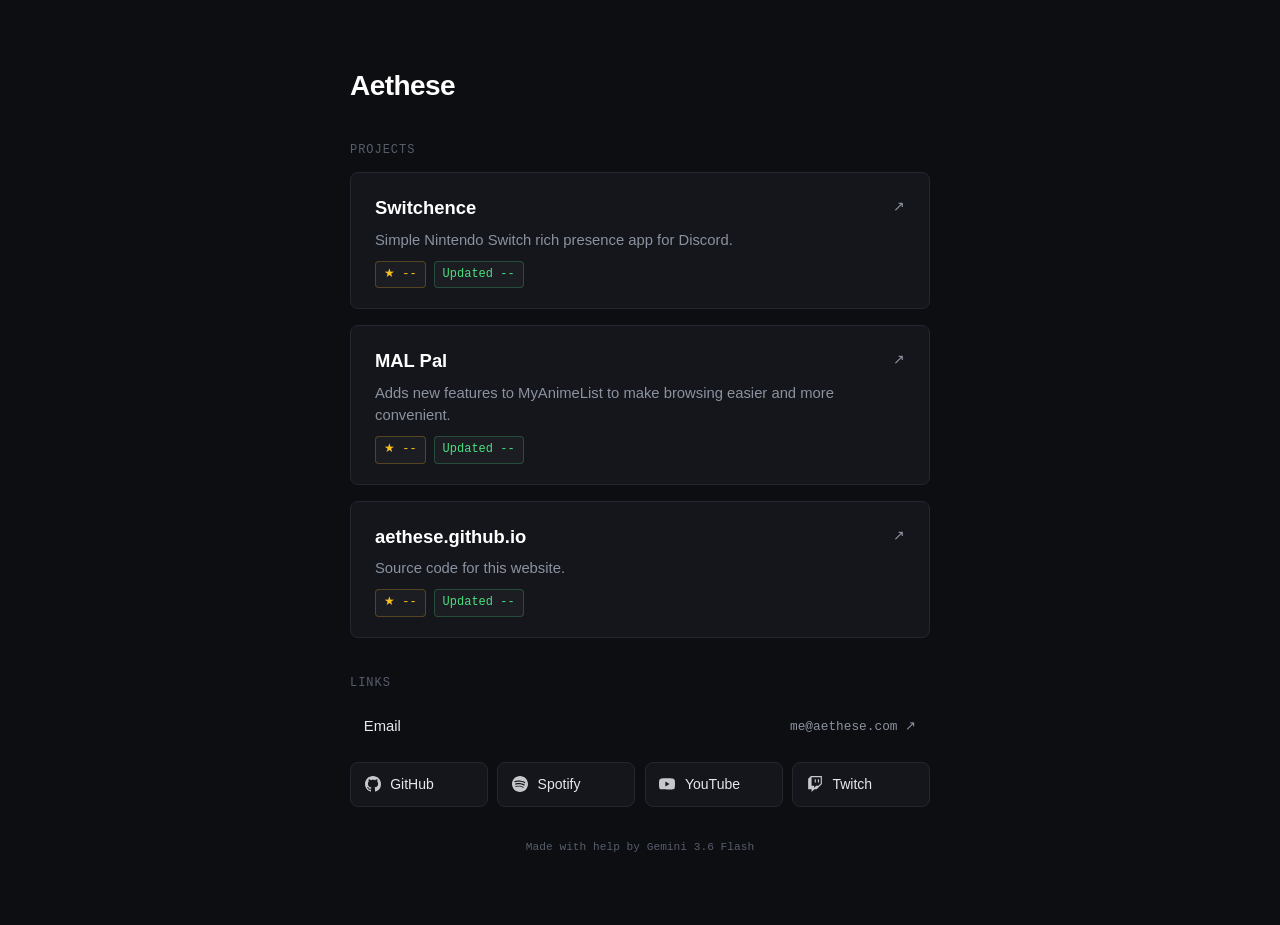
==== index.html @ ef5a067a "add caching and github.io project also switched up how the project cards are made for easy further a" ====
<!DOCTYPE html>
<html lang='en'>
<head>
	<meta charset='UTF-8'>
	<meta name='viewport' content='width=device-width, initial-scale=1.0'>
	<title>Aethese</title>
	<link href='style.css' rel='stylesheet'>
</head>
<body>
	<div class='container'>
		<header>
			<h1>Aethese</h1>
		</header>
		<main>
			<div class='section-block'>
				<span class='section-label'>Projects</span>
				
				<a href='https://github.com/Aethese/Switchence' target='_blank' rel='noopener' class='project-card' data-repo='Aethese/Switchence'>
					<div class='project-header'>
						<div class='project-title'>Switchence</div>
						<span class='arrow'>↗</span>
					</div>
					<p class='project-desc'>
						Simple Nintendo Switch rich presence app for Discord.
					</p>
					<div class='project-stats'>
						<span class='stat-item stat-stars'>★ --</span>
						<span class='stat-item stat-updated'>Updated --</span>
						<span class='stat-item stat-version' style='display: none;'>--</span>
					</div>
				</a>

				<a href='https://github.com/Aethese/MAL-Pal' target='_blank' rel='noopener' class='project-card' data-repo='Aethese/MAL-Pal'>
					<div class='project-header'>
						<div class='project-title'>MAL Pal</div>
						<span class='arrow'>↗</span>
					</div>
					<p class='project-desc'>
						Adds new features to MyAnimeList to make browsing easier and more convenient.
					</p>
					<div class='project-stats'>
						<span class='stat-item stat-stars'>★ --</span>
						<span class='stat-item stat-updated'>Updated --</span>
						<span class='stat-item stat-version' style='display: none;'>--</span>
					</div>
				</a>

				<a href='https://github.com/Aethese/aethese.github.io' target='_blank' rel='noopener' class='project-card' data-repo='Aethese/aethese.github.io'>
					<div class='project-header'>
						<div class='project-title'>aethese.github.io</div>
						<span class='arrow'>↗</span>
					</div>
					<p class='project-desc'>
						Source code for this website.
					</p>
					<div class='project-stats'>
						<span class='stat-item stat-stars'>★ --</span>
						<span class='stat-item stat-updated'>Updated --</span>
						<span class='stat-item stat-version' style='display: none;'>--</span>
					</div>
				</a>
			</div>

			<div class='section-block'>
				<span class='section-label'>Links</span>

				<ul class='links-list' style='margin-bottom: 0.75rem;'>
					<li class='link-item'>
						<a href='mailto:me@aethese.com'>
							<span>Email</span>
							<span class='link-meta'>me@aethese.com ↗</span>
						</a>
					</li>
				</ul>

				<div class='social-grid'>
					<a href='https://github.com/Aethese' target='_blank' rel='noopener' class='social-box social-github'>
						<svg viewBox='0 0 24 24'><path d='M12 0C5.37 0 0 5.37 0 12c0 5.31 3.435 9.795 8.205 11.385.6.105.825-.255.825-.57 0-.285-.015-1.23-.015-2.235-3.015.555-3.795-.735-4.035-1.41-.135-.345-.72-1.41-1.23-1.695-.42-.225-1.02-.78-.015-.795.945-.015 1.62.87 1.845 1.23 1.08 1.815 2.805 1.305 3.495.99.105-.78.42-1.305.765-1.605-2.67-.3-5.46-1.335-5.46-5.925 0-1.305.465-2.385 1.23-3.225-.12-.3-.54-1.53.12-3.18 0 0 1.005-.315 3.3 1.23.96-.27 1.98-.405 3-.405s2.04.135 3 .405c2.295-1.56 3.3-1.23 3.3-1.23.66 1.65.24 2.88.12 3.18.765.84 1.23 1.905 1.23 3.225 0 4.605-2.805 5.625-5.475 5.925.435.375.81 1.095.81 2.22 0 1.605-.015 2.895-.015 3.3 0 .315.225.69.825.57A12.02 12.02 0 0024 12c0-6.63-5.37-12-12-12z'/></svg>
						<span>GitHub</span>
					</a>
					<a href='https://aethese.com/spotify' target='_blank' rel='noopener' class='social-box social-spotify'>
						<svg viewBox='0 0 24 24'><path d='M12 0C5.376 0 0 5.376 0 12s5.376 12 12 12 12-5.376 12-12S18.624 0 12 0zm5.521 17.34c-.24.359-.66.48-1.021.24-2.82-1.74-6.36-2.101-10.561-1.141-.418.122-.779-.179-.899-.539-.12-.421.18-.78.54-.899 4.56-1.021 8.52-.6 11.64 1.32.42.18.479.659.301 1.019zm1.44-3.3c-.301.42-.841.6-1.262.3-3.239-1.98-8.159-2.58-11.939-1.38-.479.12-1.02-.12-1.14-.6-.12-.48.12-1.021.6-1.141 C9.6 9.9 15 10.561 18.72 12.84c.361.181.54.78.241 1.2zm.12-3.36C15.24 8.4 8.82 8.16 5.16 9.301c-.6.18-.1.2-1.02-.42-.84-.18-.6-.84-.42-1.441 4.26-1.26 11.28-1.02 15.72 1.62.54.3.719 1.02.419 1.56-.299.421-1.02.599-1.559.3z'/></svg>
						<span>Spotify</span>
					</a>
					<a href='https://youtube.com/@aethese' target='_blank' rel='noopener' class='social-box social-youtube'>
						<svg viewBox='0 0 24 24'><path d='M23.498 6.186a3.016 3.016 0 0 0-2.122-2.136C19.505 3.545 12 3.545 12 3.545s-7.505 0-9.377.505A3.017 3.017 0 0 0 .502 6.186C0 8.07 0 12 0 12s0 3.93.502 5.814a3.016 3.016 0 0 0 2.122 2.136c1.871.505 9.376.505 9.376.505s7.505 0 9.377-.505a3.015 3.015 0 0 0 2.122-2.136C24 15.93 24 12 24 12s0-3.93-.502-5.814zM9.545 15.568V8.432L15.818 12l-6.273 3.568z'/></svg>
						<span>YouTube</span>
					</a>
					<a href='https://twitch.tv/aethese' target='_blank' rel='noopener' class='social-box social-twitch'>
						<svg viewBox='0 0 24 24'><path d='M11.571 4.714h1.715v5.143h-1.715zm4.715 0H18v5.143h-1.714zM6 0L1.714 4.286v15.428h5.143V24l4.286-4.286h3.428L22.286 12V0zm14.571 11.143l-3.428 3.428h-3.429l-3 3v-3H6.857V1.714h13.714z'/></svg>
						<span>Twitch</span>
					</a>
					<!-- <a href='https://steamcommunity.com/id/BLANKCODE ty gemini lol' target='_blank' rel='noopener' class='social-box social-steam'>
						<svg viewBox='0 0 24 24'><path d='M11.979 0C5.678 0 .511 4.86.022 11.037l6.432 2.658c.545-.371 1.203-.59 1.912-.59.063 0 .125.004.188.006l2.861-4.142V8.91c0-2.495 2.028-4.524 4.524-4.524 2.494 0 4.524 2.029 4.524 4.524s-2.03 4.524-4.524 4.524h-.105l-4.076 2.911c.005.084.009.168.009.254 0 1.99-1.614 3.604-3.604 3.604-1.63 0-3.011-1.085-3.473-2.576L.33 15.394C1.82 20.446 6.47 24 11.979 24c6.627 0 12-5.373 12-12s-5.373-12-12-12z'/></svg>
						<span>Steam</span>
					</a>
					<a href='https://discord.com/BLANKCODE ty gemini lol' target='_blank' rel='noopener' class='social-box social-discord'>
						<svg viewBox='0 0 24 24'><path d='M20.317 4.37a19.791 19.791 0 0 0-4.885-1.515.074.074 0 0 0-.079.037c-.21.375-.444.864-.608 1.25a18.27 18.27 0 0 0-5.487 0 12.64 12.64 0 0 0-.617-1.25.077.077 0 0 0-.079-.037A19.736 19.736 0 0 0 3.677 4.37a.07.07 0 0 0-.032.027C.533 9.046-.32 13.58.099 18.057a.082.082 0 0 0 .031.057 19.9 19.9 0 0 0 5.993 3.03.078.078 0 0 0 .084-.028c.462-.63.874-1.295 1.226-1.994.021-.041.001-.09-.041-.106a13.107 13.107 0 0 1-1.872-.892.077.077 0 0 1-.008-.128 10.2 10.2 0 0 0 .372-.292.074.074 0 0 1 .077-.01c3.928 1.793 8.18 1.793 12.061 0a.074.074 0 0 1 .078.01c.12.098.246.198.373.292a.077.077 0 0 1-.006.127 12.299 12.299 0 0 1-1.873.892.077.077 0 0 0-.041.107c.36.698.772 1.362 1.225 1.993a.076.076 0 0 0 .084.028 19.839 19.839 0 0 0 6.002-3.03.077.077 0 0 0 .032-.054c.5-5.177-.838-9.674-3.549-13.66a.061.061 0 0 0-.031-.028zM8.02 15.33c-1.183 0-2.157-1.085-2.157-2.419 0-1.333.956-2.419 2.157-2.419 1.21 0 2.176 1.096 2.157 2.42 0 1.333-.956 2.418-2.157 2.418zm7.975 0c-1.183 0-2.157-1.085-2.157-2.419 0-1.333.955-2.419 2.157-2.419 1.21 0 2.176 1.096 2.157 2.42 0 1.333-.946 2.418-2.157 2.418z'/></svg>
						<span>Discord</span>
					</a> -->
				</div>
				<div class='footer-note'>Made with help by Gemini 3.6 Flash</div>
			</div>
		</main>

	</div>

	<script>
		async function fetchRepoStats(card) {
			try {
				const repoPath = card.getAttribute('data-repo');
				if (!repoPath) return;

				const cacheKey = 'repoStats_' + repoPath;
				const cachedStr = localStorage.getItem(cacheKey);
				let data = null;

				if (cachedStr) {
					const cache = JSON.parse(cachedStr);
					if (Date.now() - cache.timestamp < 3600000) {
						data = cache.data;
					}
				}

				if (!data) {
					const repoRes = await fetch('https://api.github.com/repos/' + repoPath);
					if (!repoRes.ok) return;
					const repoData = await repoRes.json();

					let tagName = null;
					const releaseRes = await fetch('https://api.github.com/repos/' + repoPath + '/releases/latest');
					if (releaseRes.ok) {
						const releaseData = await releaseRes.json();
						tagName = releaseData.tag_name;
					}

					data = {
						stargazers_count: repoData.stargazers_count,
						pushed_at: repoData.pushed_at,
						updated_at: repoData.updated_at,
						tag_name: tagName
					};

					localStorage.setItem(cacheKey, JSON.stringify({
						timestamp: Date.now(),
						data: data
					}));
				}

				// Stars
				const starsEl = card.querySelector('.stat-stars');
				if (starsEl) starsEl.textContent = '★ ' + data.stargazers_count;

				// Last updated
				const updatedEl = card.querySelector('.stat-updated');
				if (updatedEl && (data.pushed_at || data.updated_at)) {
					const d = new Date(data.pushed_at || data.updated_at);
					const formatted = d.toLocaleDateString(undefined, { month: 'short', day: 'numeric', year: 'numeric' });
					updatedEl.textContent = 'Updated ' + formatted;
				}

				// Version tag
				const versionEl = card.querySelector('.stat-version');
				if (versionEl && data.tag_name) {
					versionEl.textContent = data.tag_name;
					versionEl.style.display = 'inline-flex';
				}
			} catch (err) {
				// error silently
			}
		}

		document.addEventListener('DOMContentLoaded', () => {
			const cards = document.querySelectorAll('.project-card[data-repo]');
			cards.forEach(card => fetchRepoStats(card));
		});
	</script>
</body>
</html>
---- style.css ----
:root {
	--bg: #0d0e11;
	--card-bg: #14161b;
	--border: #232730;
	--border-hover: #3b4252;
	--text-main: #e6e8ec;
	--text-muted: #8b92a0;
	--text-faint: #565d6d;
	--accent: #38bdf8;
	--font-mono: ui-monospace, SFMono-Regular, Menlo, Monaco, Consolas, 'Liberation Mono', monospace;
	--font-sans: -apple-system, BlinkMacSystemFont, 'Segoe UI', Roboto, Helvetica, Arial, sans-serif;
}

* {
	box-sizing: border-box;
	margin: 0;
	padding: 0;
}

body {
	background-color: var(--bg);
	color: var(--text-main);
	font-family: var(--font-sans);
	line-height: 1.6;
	min-height: 100vh;
	display: flex;
	flex-direction: column;
	padding: 4rem 1.25rem 2rem 1.25rem;
	-webkit-font-smoothing: antialiased;
}

.container {
	width: 100%;
	max-width: 580px;
	margin: 0 auto;
}

header {
	margin-bottom: 2rem;
}

h1 {
	font-size: 1.75rem;
	font-weight: 600;
	letter-spacing: -0.02em;
	color: #ffffff;
}

.section-label {
	font-family: var(--font-mono);
	font-size: 0.75rem;
	text-transform: uppercase;
	letter-spacing: 0.08em;
	color: var(--text-faint);
	margin-bottom: 0.75rem;
	display: block;
}

.section-block {
	margin-bottom: 2.25rem;
}

.project-card {
	display: block;
	background: var(--card-bg);
	border: 1px solid var(--border);
	border-radius: 8px;
	padding: 1.25rem 1.5rem;
	text-decoration: none;
	color: inherit;
	transition: border-color 0.15s ease, background-color 0.15s ease;
	margin-bottom: 1rem;
}

.project-card:hover {
	border-color: var(--border-hover);
	background: #181b22;
}

.project-header {
	display: flex;
	justify-content: space-between;
	align-items: center;
	margin-bottom: 0.4rem;
}

.project-title {
	font-size: 1.15rem;
	font-weight: 600;
	color: #ffffff;
	display: flex;
	align-items: center;
	gap: 0.5rem;
}

.arrow {
	font-family: var(--font-mono);
	color: var(--text-muted);
	font-size: 0.9rem;
	transition: transform 0.15s ease, color 0.15s ease;
}

.project-card:hover .arrow {
	color: var(--accent);
	transform: translate(2px, -2px);
}

.project-desc {
	font-size: 0.925rem;
	color: var(--text-muted);
	line-height: 1.5;
}

.project-stats {
	display: flex;
	flex-wrap: wrap;
	gap: 0.5rem;
	align-items: center;
	margin-top: 0.6rem;
	font-family: var(--font-mono);
	font-size: 0.75rem;
}

.stat-item {
	display: inline-flex;
	align-items: center;
	gap: 0.3rem;
	background: rgba(255, 255, 255, 0.03);
	border: 1px solid var(--border);
	padding: 0.2rem 0.5rem;
	border-radius: 4px;
	color: var(--text-muted);
}

.stat-version {
	color: var(--accent);
	border-color: rgba(56, 189, 248, 0.2);
}

.stat-stars {
	color: #fbbf24;
	border-color: rgba(251, 191, 36, 0.25);
}

.stat-updated {
	color: #4ade80;
	border-color: rgba(74, 222, 128, 0.25);
}

.links-list {
	list-style: none;
	display: flex;
	flex-direction: column;
	gap: 0.6rem;
}

.link-item a {
	display: flex;
	justify-content: space-between;
	align-items: center;
	padding: 0.6rem 0.8rem;
	border-radius: 6px;
	background: transparent;
	border: 1px solid transparent;
	color: var(--text-main);
	text-decoration: none;
	font-size: 0.925rem;
	transition: all 0.15s ease;
}

.link-item a:hover {
	background: var(--card-bg);
	border-color: var(--border);
}

.link-meta {
	font-family: var(--font-mono);
	font-size: 0.8rem;
	color: var(--text-muted);
}

/* Social Grid with Clean Hover-Only Colored Outlines */
.social-grid {
	display: grid;
	grid-template-columns: repeat(auto-fill, minmax(130px, 1fr));
	gap: 0.6rem;
	margin-top: 0.75rem;
}

.social-box {
	display: flex;
	align-items: center;
	gap: 0.6rem;
	padding: 0.65rem 0.85rem;
	background: var(--card-bg);
	border: 1px solid var(--border);
	border-radius: 8px;
	color: var(--text-main);
	text-decoration: none;
	font-size: 0.875rem;
	font-weight: 500;
	transition: border-color 0.15s ease, background-color 0.15s ease, color 0.15s ease;
}

.social-box svg {
	width: 16px;
	height: 16px;
	fill: currentColor;
	flex-shrink: 0;
	opacity: 0.85;
	transition: fill 0.15s ease, opacity 0.15s ease;
}

/* GitHub */
.social-box.social-github:hover {
	border-color: rgba(255, 255, 255, 0.4);
	color: #ffffff;
	background: #181b22;
}

/* Spotify */
.social-box.social-spotify:hover {
	border-color: #1db954;
	color: #1db954;
	background: rgba(29, 185, 84, 0.08);
}

/* Steam */
.social-box.social-steam:hover {
	border-color: #66c0f4;
	color: #66c0f4;
	background: rgba(102, 192, 244, 0.08);
}

/* Discord */
.social-box.social-discord:hover {
	border-color: #5865f2;
	color: #5865f2;
	background: rgba(88, 101, 242, 0.08);
}

/* YouTube */
.social-box.social-youtube:hover {
	border-color: #ff0000;
	color: #ff0000;
	background: rgba(255, 0, 0, 0.08);
}

/* Twitch */
.social-box.social-twitch:hover {
	border-color: #9146ff;
	color: #9146ff;
	background: rgba(145, 70, 255, 0.08);
}

.footer-note {
	font-family: var(--font-mono);
	font-size: 0.7rem;
	color: var(--text-faint);
	margin-top: 2rem;
	text-align: center;
}
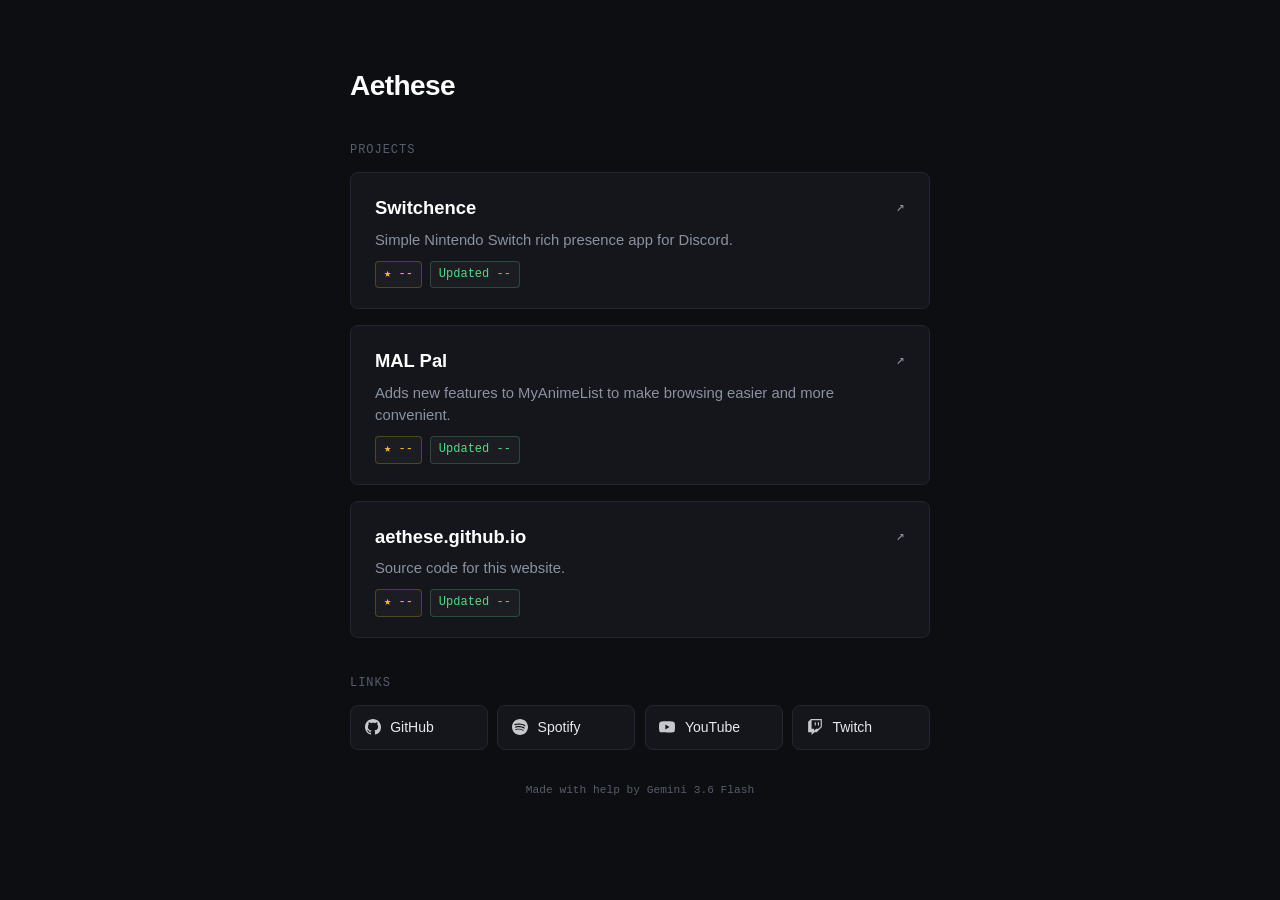
==== commit 0b0e93d5: "remove email stop spamming me with junk lmfao" ====
--- a/index.html
+++ b/index.html
@@ -64,14 +64,14 @@
 			<div class='section-block'>
 				<span class='section-label'>Links</span>
 
-				<ul class='links-list' style='margin-bottom: 0.75rem;'>
+				<!-- <ul class='links-list' style='margin-bottom: 0.75rem;'>
 					<li class='link-item'>
-						<a href='mailto:me@aethese.com'>
+						<a href='mailto:XXXXXX'>
 							<span>Email</span>
-							<span class='link-meta'>me@aethese.com ↗</span>
+							<span class='link-meta'>XXXXXX ↗</span>
 						</a>
 					</li>
-				</ul>
+				</ul> -->
 
 				<div class='social-grid'>
 					<a href='https://github.com/Aethese' target='_blank' rel='noopener' class='social-box social-github'>
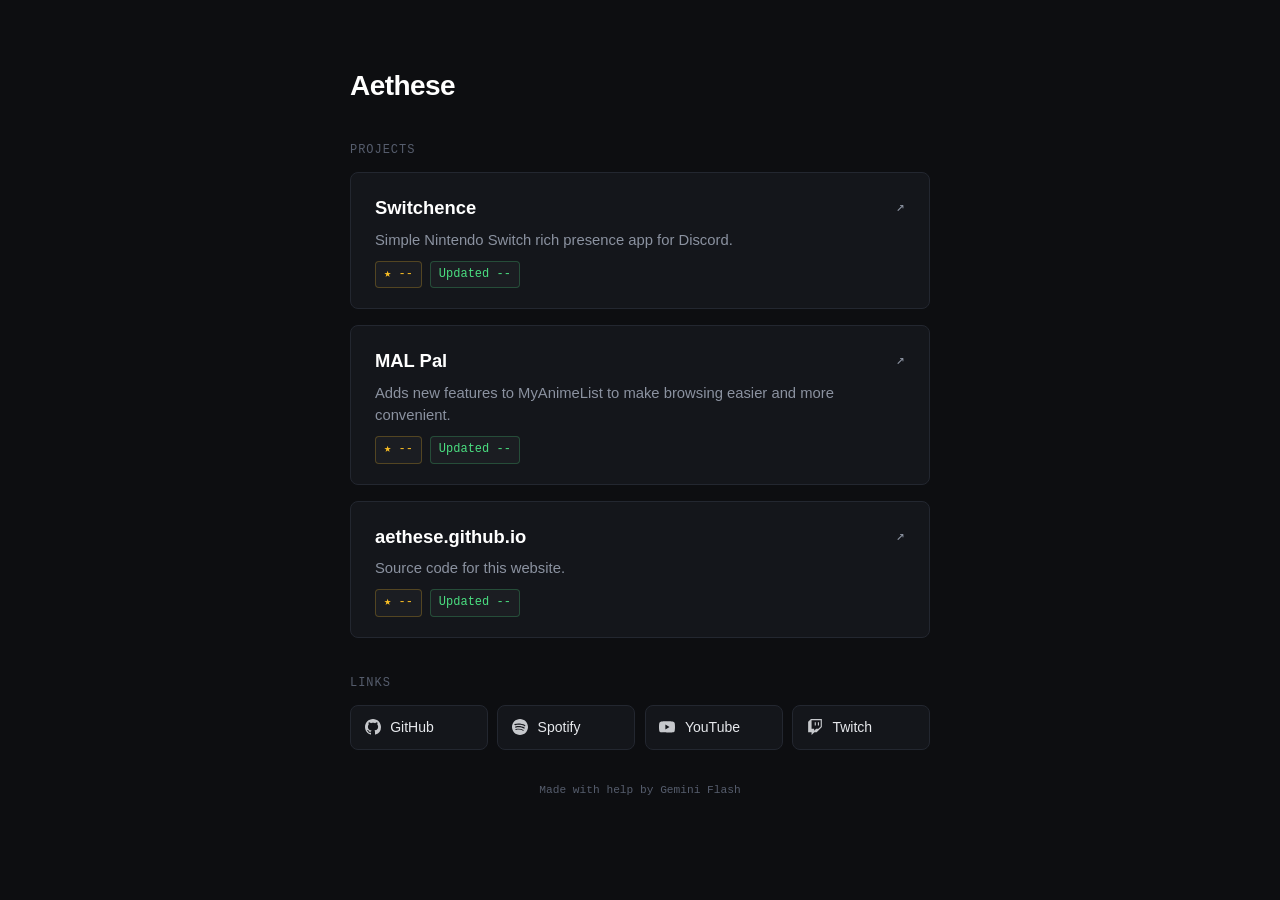
==== commit 076a15f4: "drop model number who cares lol" ====
--- a/index.html
+++ b/index.html
@@ -27,6 +27,7 @@
 						<span class='stat-item stat-stars'>★ --</span>
 						<span class='stat-item stat-updated'>Updated --</span>
 						<span class='stat-item stat-version' style='display: none;'>--</span>
+						<span class='stat-item stat-downloads' style='display: none;'><svg viewBox='0 0 24 24'><path d='M19 9h-4V3H9v6H5l7 7 7-7zM5 18v2h14v-2H5z'/></svg><span class='download-count'>--</span></span>
 					</div>
 				</a>
 
@@ -42,6 +43,7 @@
 						<span class='stat-item stat-stars'>★ --</span>
 						<span class='stat-item stat-updated'>Updated --</span>
 						<span class='stat-item stat-version' style='display: none;'>--</span>
+						<span class='stat-item stat-downloads' style='display: none;'><svg viewBox='0 0 24 24'><path d='M19 9h-4V3H9v6H5l7 7 7-7zM5 18v2h14v-2H5z'/></svg><span class='download-count'>--</span></span>
 					</div>
 				</a>
 
@@ -57,6 +59,7 @@
 						<span class='stat-item stat-stars'>★ --</span>
 						<span class='stat-item stat-updated'>Updated --</span>
 						<span class='stat-item stat-version' style='display: none;'>--</span>
+						<span class='stat-item stat-downloads' style='display: none;'><svg viewBox='0 0 24 24'><path d='M19 9h-4V3H9v6H5l7 7 7-7zM5 18v2h14v-2H5z'/></svg><span class='download-count'>--</span></span>
 					</div>
 				</a>
 			</div>
@@ -99,7 +102,7 @@
 						<span>Discord</span>
 					</a> -->
 				</div>
-				<div class='footer-note'>Made with help by Gemini 3.6 Flash</div>
+				<div class='footer-note'>Made with help by Gemini Flash</div>
 			</div>
 		</main>
 
@@ -128,17 +131,34 @@
 					const repoData = await repoRes.json();
 
 					let tagName = null;
-					const releaseRes = await fetch('https://api.github.com/repos/' + repoPath + '/releases/latest');
+					let downloadCount = null;
+					const releaseRes = await fetch('https://api.github.com/repos/' + repoPath + '/releases?per_page=100');
 					if (releaseRes.ok) {
-						const releaseData = await releaseRes.json();
-						tagName = releaseData.tag_name;
+						const releasesData = await releaseRes.json();
+						if (releasesData.length > 0) {
+							const latestRelease = releasesData.find(r => !r.prerelease);
+							if (latestRelease) {
+								tagName = latestRelease.tag_name;
+							} else {
+								tagName = releasesData[0].tag_name;
+							}
+							downloadCount = 0;
+							for (const release of releasesData) {
+								if (release.assets && release.assets.length > 0) {
+									for (const asset of release.assets) {
+										downloadCount += asset.download_count || 0;
+									}
+								}
+							}
+						}
 					}
 
 					data = {
 						stargazers_count: repoData.stargazers_count,
 						pushed_at: repoData.pushed_at,
 						updated_at: repoData.updated_at,
-						tag_name: tagName
+						tag_name: tagName,
+						download_count: downloadCount
 					};
 
 					localStorage.setItem(cacheKey, JSON.stringify({
@@ -164,6 +184,14 @@
 				if (versionEl && data.tag_name) {
 					versionEl.textContent = data.tag_name;
 					versionEl.style.display = 'inline-flex';
+				}
+
+				// Downloads
+				const downloadsEl = card.querySelector('.stat-downloads');
+				if (downloadsEl && data.download_count != null) {
+					const countEl = downloadsEl.querySelector('.download-count');
+					if (countEl) countEl.textContent = data.download_count.toLocaleString();
+					downloadsEl.style.display = 'inline-flex';
 				}
 			} catch (err) {
 				// error silently
--- a/style.css
+++ b/style.css
@@ -137,6 +137,17 @@
 	border-color: rgba(56, 189, 248, 0.2);
 }
 
+.stat-downloads {
+	color: #c084fc;
+	border-color: rgba(192, 132, 252, 0.25);
+}
+
+.stat-downloads svg {
+	width: 14px;
+	height: 14px;
+	fill: currentColor;
+}
+
 .stat-stars {
 	color: #fbbf24;
 	border-color: rgba(251, 191, 36, 0.25);
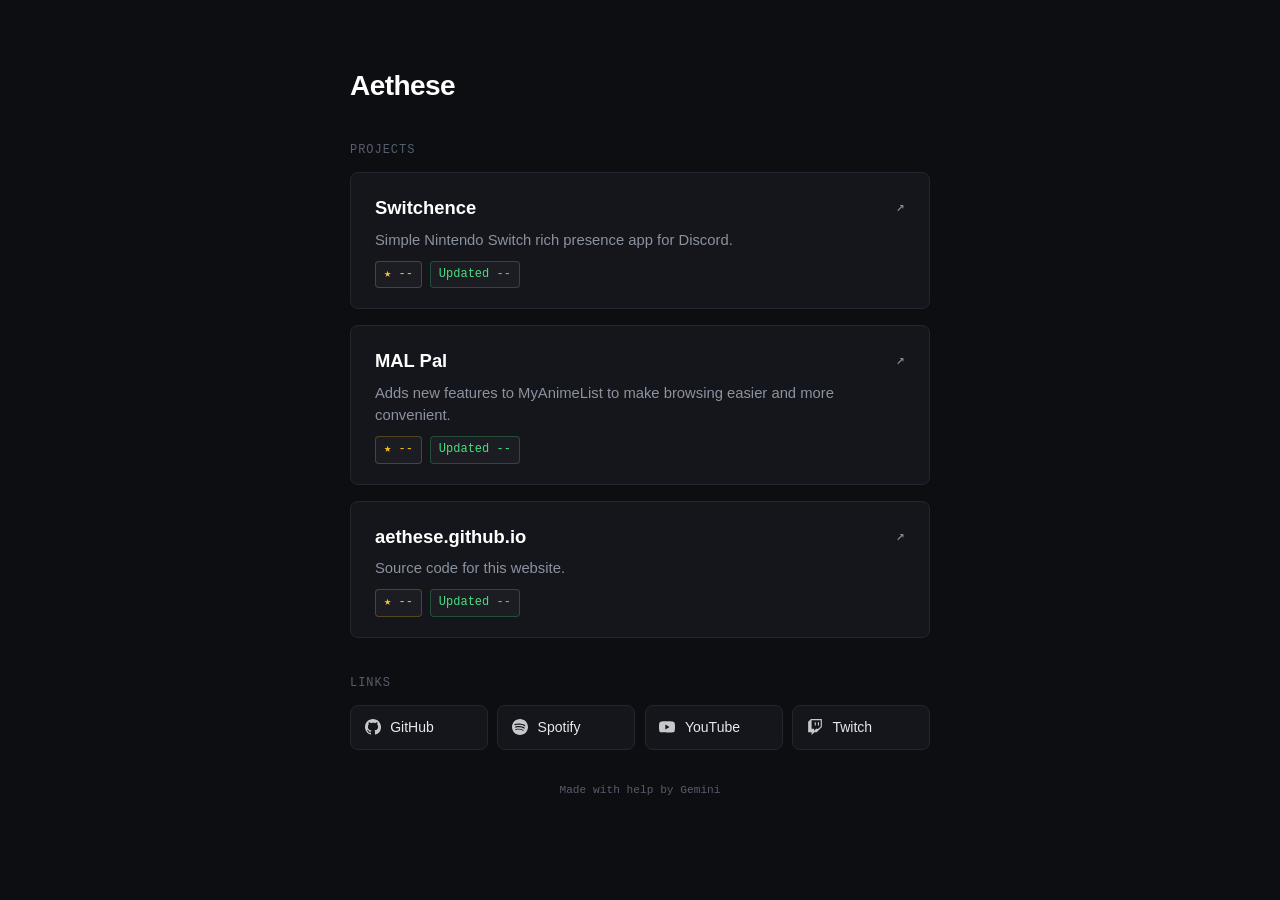
==== commit b40fd375: "remove flash mark shout out argon, you token hungry mf" ====
--- a/index.html
+++ b/index.html
@@ -25,6 +25,7 @@
 					</p>
 					<div class='project-stats'>
 						<span class='stat-item stat-stars'>★ --</span>
+						<span class='stat-item stat-lang' style='display: none;'><span class='lang-dot'></span><span class='lang-name'>--</span></span>
 						<span class='stat-item stat-updated'>Updated --</span>
 						<span class='stat-item stat-version' style='display: none;'>--</span>
 						<span class='stat-item stat-downloads' style='display: none;'><svg viewBox='0 0 24 24'><path d='M19 9h-4V3H9v6H5l7 7 7-7zM5 18v2h14v-2H5z'/></svg><span class='download-count'>--</span></span>
@@ -41,6 +42,7 @@
 					</p>
 					<div class='project-stats'>
 						<span class='stat-item stat-stars'>★ --</span>
+						<span class='stat-item stat-lang' style='display: none;'><span class='lang-dot'></span><span class='lang-name'>--</span></span>
 						<span class='stat-item stat-updated'>Updated --</span>
 						<span class='stat-item stat-version' style='display: none;'>--</span>
 						<span class='stat-item stat-downloads' style='display: none;'><svg viewBox='0 0 24 24'><path d='M19 9h-4V3H9v6H5l7 7 7-7zM5 18v2h14v-2H5z'/></svg><span class='download-count'>--</span></span>
@@ -57,6 +59,7 @@
 					</p>
 					<div class='project-stats'>
 						<span class='stat-item stat-stars'>★ --</span>
+						<span class='stat-item stat-lang' style='display: none;'><span class='lang-dot'></span><span class='lang-name'>--</span></span>
 						<span class='stat-item stat-updated'>Updated --</span>
 						<span class='stat-item stat-version' style='display: none;'>--</span>
 						<span class='stat-item stat-downloads' style='display: none;'><svg viewBox='0 0 24 24'><path d='M19 9h-4V3H9v6H5l7 7 7-7zM5 18v2h14v-2H5z'/></svg><span class='download-count'>--</span></span>
@@ -102,15 +105,30 @@
 						<span>Discord</span>
 					</a> -->
 				</div>
-				<div class='footer-note'>Made with help by Gemini Flash</div>
+				<div class='footer-note'>Made with help by Gemini</div>
 			</div>
 		</main>
 
 	</div>
 
 	<script>
-		async function fetchRepoStats(card) {
-			try {
+		const LANG_COLORS = {
+			'JavaScript': '#f1e05a',
+			'TypeScript': '#3178c6',
+			'HTML': '#e34c26',
+			'CSS': '#563d7c',
+			'Python': '#3572A5',
+			'C#': '#178600',
+			'C++': '#f34b7d',
+			'Java': '#b07219',
+			'Rust': '#dea584',
+			'Go': '#00ADD8'
+		};
+
+		async function fetchRepoStats(card)
+		{
+			try
+			{
 				const repoPath = card.getAttribute('data-repo');
 				if (!repoPath) return;
 
@@ -118,34 +136,43 @@
 				const cachedStr = localStorage.getItem(cacheKey);
 				let data = null;
 
-				if (cachedStr) {
+				if (cachedStr)
+				{
 					const cache = JSON.parse(cachedStr);
-					if (Date.now() - cache.timestamp < 3600000) {
+					if (Date.now() - cache.timestamp < 3600000)
+					{
 						data = cache.data;
 					}
 				}
 
-				if (!data) {
-					const repoRes = await fetch('https://api.github.com/repos/' + repoPath);
+				if (!data)
+				{
+					const [repoRes, releaseRes] = await Promise.all([
+						fetch('https://api.github.com/repos/' + repoPath),
+						fetch('https://api.github.com/repos/' + repoPath + '/releases?per_page=100')
+					]);
+
 					if (!repoRes.ok) return;
 					const repoData = await repoRes.json();
 
 					let tagName = null;
 					let downloadCount = null;
-					const releaseRes = await fetch('https://api.github.com/repos/' + repoPath + '/releases?per_page=100');
-					if (releaseRes.ok) {
+
+					if (releaseRes.ok)
+					{
 						const releasesData = await releaseRes.json();
-						if (releasesData.length > 0) {
+						if (releasesData.length > 0)
+						{
 							const latestRelease = releasesData.find(r => !r.prerelease);
-							if (latestRelease) {
-								tagName = latestRelease.tag_name;
-							} else {
-								tagName = releasesData[0].tag_name;
-							}
+							tagName = latestRelease ? latestRelease.tag_name : releasesData[0].tag_name;
+
 							downloadCount = 0;
-							for (const release of releasesData) {
-								if (release.assets && release.assets.length > 0) {
-									for (const asset of release.assets) {
+							for (const release of releasesData)
+							{
+								if (release.assets && release.assets.length > 0)
+								{
+									for (const asset of release.assets)
+									{
 										downloadCount += asset.download_count || 0;
 									}
 								}
@@ -155,6 +182,7 @@
 
 					data = {
 						stargazers_count: repoData.stargazers_count,
+						language: repoData.language,
 						pushed_at: repoData.pushed_at,
 						updated_at: repoData.updated_at,
 						tag_name: tagName,
@@ -171,9 +199,21 @@
 				const starsEl = card.querySelector('.stat-stars');
 				if (starsEl) starsEl.textContent = '★ ' + data.stargazers_count;
 
+				// Language
+				const langEl = card.querySelector('.stat-lang');
+				if (langEl && data.language)
+				{
+					const nameEl = langEl.querySelector('.lang-name');
+					if (nameEl) nameEl.textContent = data.language;
+					const color = LANG_COLORS[data.language] || '#f472b6';
+					langEl.style.setProperty('--lang-color', color);
+					langEl.style.display = 'inline-flex';
+				}
+
 				// Last updated
 				const updatedEl = card.querySelector('.stat-updated');
-				if (updatedEl && (data.pushed_at || data.updated_at)) {
+				if (updatedEl && (data.pushed_at || data.updated_at))
+				{
 					const d = new Date(data.pushed_at || data.updated_at);
 					const formatted = d.toLocaleDateString(undefined, { month: 'short', day: 'numeric', year: 'numeric' });
 					updatedEl.textContent = 'Updated ' + formatted;
@@ -181,19 +221,23 @@
 
 				// Version tag
 				const versionEl = card.querySelector('.stat-version');
-				if (versionEl && data.tag_name) {
+				if (versionEl && data.tag_name)
+				{
 					versionEl.textContent = data.tag_name;
 					versionEl.style.display = 'inline-flex';
 				}
 
 				// Downloads
 				const downloadsEl = card.querySelector('.stat-downloads');
-				if (downloadsEl && data.download_count != null) {
+				if (downloadsEl && data.download_count != null)
+				{
 					const countEl = downloadsEl.querySelector('.download-count');
 					if (countEl) countEl.textContent = data.download_count.toLocaleString();
 					downloadsEl.style.display = 'inline-flex';
 				}
-			} catch (err) {
+			}
+			catch (err)
+			{
 				// error silently
 			}
 		}
--- a/style.css
+++ b/style.css
@@ -158,6 +158,19 @@
 	border-color: rgba(74, 222, 128, 0.25);
 }
 
+.stat-lang {
+	--lang-color: #f472b6;
+	color: var(--lang-color);
+	border-color: color-mix(in srgb, var(--lang-color) 25%, transparent);
+}
+
+.lang-dot {
+	width: 8px;
+	height: 8px;
+	border-radius: 50%;
+	background-color: currentColor;
+}
+
 .links-list {
 	list-style: none;
 	display: flex;
